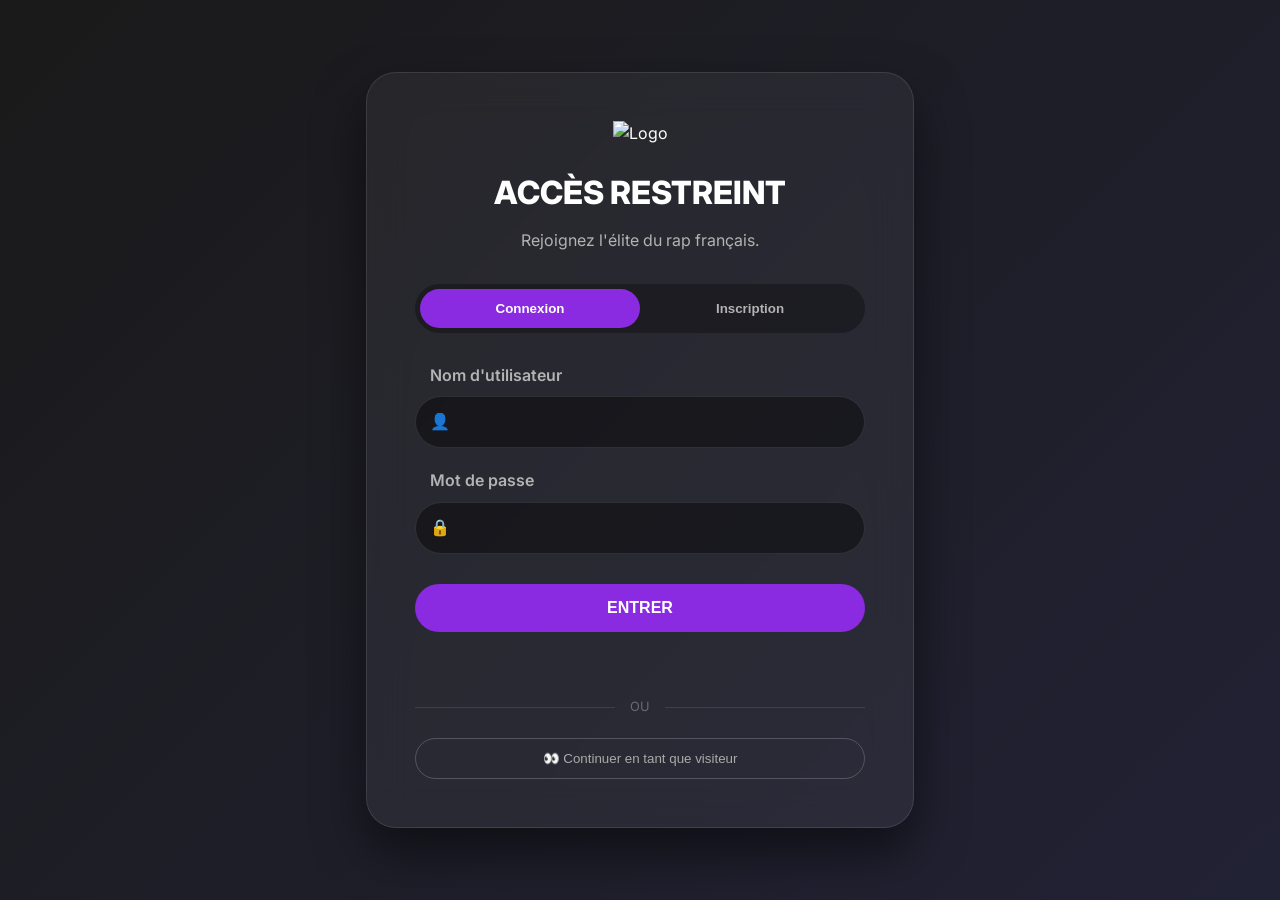
==== login.html @ 7708791d "Add files via upload" ====
<!DOCTYPE html>
<html lang="fr">
<head>
    <meta charset="UTF-8">
    <meta name="viewport" content="width=device-width, initial-scale=1.0">
    <title>Connexion - Bureau du Rap</title>
    <link rel="stylesheet" href="style.css">
    <link href="https://fonts.googleapis.com/css2?family=Inter:wght@400;600;800&display=swap" rel="stylesheet">
    <style>
        /* Style spécifique pour l'animation de fond du login */
        body.login-page {
            background: linear-gradient(-45deg, #0f0c29, #302b63, #24243e, #1a1a1a);
            background-size: 400% 400%;
            animation: gradientBG 15s ease infinite;
            display: flex; justify-content: center; align-items: center; min-height: 100vh; margin: 0;
        }
        @keyframes gradientBG { 0% { background-position: 0% 50%; } 50% { background-position: 100% 50%; } 100% { background-position: 0% 50%; } }
    </style>
</head>
<body class="login-page">

    <div class="login-card">
        <img src="img/BDR_logo-removebg-preview.png" alt="Logo" class="login-logo">
        
        <h1 style="margin: 0; font-size: 2rem; font-weight: 800;">ACCÈS RESTREINT</h1>
        <p style="color: var(--text-gray); margin-top: 10px; margin-bottom: 30px;">Rejoignez l'élite du rap français.</p>

        <div class="auth-tabs">
            <button class="auth-tab active" onclick="switchTab('login')">Connexion</button>
            <button class="auth-tab" onclick="switchTab('register')">Inscription</button>
        </div>

        <form id="loginForm" class="auth-form">
            <div class="input-field-container">
                <label class="input-label">Nom d'utilisateur</label>
                <div class="input-group">
                    <i>👤</i><input type="text" id="loginUser" class="login-input" required>
                </div>
            </div>
            <div class="input-field-container">
                <label class="input-label">Mot de passe</label>
                <div class="input-group">
                    <i>🔒</i><input type="password" id="loginPass" class="login-input" required>
                </div>
            </div>
            <button type="submit" class="action-btn">ENTRER</button>
        </form>

        <form id="registerForm" class="auth-form" style="display: none;">
            <div class="input-field-container">
                <label class="input-label">Choisir un pseudo</label>
                <div class="input-group">
                    <i>✨</i><input type="text" id="regUser" class="login-input" required>
                </div>
            </div>
            <div class="input-field-container">
                <label class="input-label">Choisir un mot de passe</label>
                <div class="input-group">
                    <i>🔑</i><input type="password" id="regPass" class="login-input" required>
                </div>
            </div>
            <button type="submit" class="action-btn register-btn">CRÉER MON COMPTE</button>
        </form>

        <p id="authMessage" style="min-height: 25px; margin-top: 20px; font-weight: bold;"></p>

        <div class="divider"><span>OU</span></div>

        <button onclick="handleVisitor()" class="visitor-btn">👀 Continuer en tant que visiteur</button>
    </div>

    <script src="auth.js"></script>
    <script>
        // Logique de bascule entre Connexion et Inscription
        function switchTab(tab) {
            const forms = document.querySelectorAll('.auth-form');
            const tabs = document.querySelectorAll('.auth-tab');
            document.getElementById('authMessage').textContent = '';

            if (tab === 'login') {
                forms[0].style.display = 'block'; forms[1].style.display = 'none';
                tabs[0].classList.add('active'); tabs[1].classList.remove('active');
            } else {
                forms[0].style.display = 'none'; forms[1].style.display = 'block';
                tabs[0].classList.remove('active'); tabs[1].classList.add('active');
            }
        }

        // Gestion Connexion
        document.getElementById('loginForm').addEventListener('submit', (e) => {
            e.preventDefault();
            const res = loginUser(document.getElementById('loginUser').value, document.getElementById('loginPass').value);
            if(res.success) window.location.href = 'index.html';
            else showMessage(res.message, '#ff4500');
        });

        // Gestion Inscription
        document.getElementById('registerForm').addEventListener('submit', (e) => {
            e.preventDefault();
            const res = registerUser(document.getElementById('regUser').value, document.getElementById('regPass').value);
            if(res.success) {
                showMessage(res.message, '#00ff00');
                setTimeout(() => switchTab('login'), 1500);
            } else {
                showMessage(res.message, '#ff4500');
            }
        });

        function showMessage(msg, color) {
            const m = document.getElementById('authMessage');
            m.textContent = msg; m.style.color = color;
        }

        function handleVisitor() {
            loginVisitor();
            window.location.href = 'index.html';
        }
    </script>
</body>
</html>
---- style.css ----
/* --- CONFIGURATION & VARIABLES --- */
:root {
    --bg-dark: #0a0a0a;       /* Noir profond */
    --bg-card: #141414;       /* Gris sombre */
    --accent: #8A2BE2;        /* Violet électrique */
    --text-white: #ffffff;
    --text-gray: #b3b3b3;
    --border-radius: 16px;
    --font-main: 'Inter', sans-serif;
    --transition-smooth: all 0.4s cubic-bezier(0.25, 1, 0.5, 1);
}

/* --- BASE --- */
body {
    margin: 0;
    font-family: var(--font-main);
    background-color: var(--bg-dark);
    color: var(--text-white);
    line-height: 1.6;
    overflow-x: hidden;
}

/* Scrollbar design */
::-webkit-scrollbar { width: 10px; }
::-webkit-scrollbar-track { background: var(--bg-dark); }
::-webkit-scrollbar-thumb { background: #333; border-radius: 5px; }
::-webkit-scrollbar-thumb:hover { background: var(--accent); }

/* --- NAVIGATION --- */
.navbar {
    display: flex;
    justify-content: space-between;
    align-items: center;
    padding: 1rem 2rem;
    background-color: rgba(10, 10, 10, 0.8);
    backdrop-filter: blur(15px); /* Effet verre */
    position: sticky;
    top: 0;
    z-index: 1000;
    border-bottom: 1px solid rgba(255, 255, 255, 0.05);
}

.logo-container { display: flex; align-items: center; gap: 15px; text-decoration: none; color: white;}
.logo-img { height: 45px; }
.logo-text { font-weight: 800; font-size: 1.4rem; letter-spacing: -1px; }
.logo-accent { color: var(--accent); }

.search-bar {
    background: rgba(255, 255, 255, 0.05);
    border: 1px solid rgba(255, 255, 255, 0.1);
    color: white;
    padding: 12px 24px;
    border-radius: 50px;
    width: 300px;
    outline: none;
    transition: var(--transition-smooth);
}
.search-bar:focus { border-color: var(--accent); width: 320px; background: rgba(255,255,255,0.1); }

/* --- PAGE D'ACCUEIL (HERO & FILTRES) --- */
.hero { text-align: center; padding: 6rem 1rem 4rem; }
.hero h1 { font-size: 4rem; margin: 0; font-weight: 900; letter-spacing: -2px; }
.text-gradient { background: linear-gradient(to right, #fff, var(--accent)); -webkit-background-clip: text; -webkit-text-fill-color: transparent; }
.hero p { color: var(--text-gray); font-size: 1.2rem; margin-top: 1rem; }

.filters-container {
    display: flex; justify-content: center; flex-wrap: wrap; gap: 15px; margin-bottom: 4rem; padding: 0 1rem;
}

.filter-btn {
    background: rgba(255,255,255,0.03); border: 1px solid rgba(255,255,255,0.1); color: var(--text-gray);
    padding: 10px 24px; border-radius: 100px; cursor: pointer; font-weight: 600; transition: var(--transition-smooth);
}
.filter-btn:hover, .filter-btn.active { background: var(--accent); color: white; border-color: var(--accent); transform: translateY(-2px); }

.style-select {
    background-color: rgba(20, 20, 20, 0.8); color: white; border: 1px solid rgba(255,255,255,0.1);
    padding: 10px 20px; border-radius: 100px; cursor: pointer; outline: none; font-family: var(--font-main);
}

/* --- GRILLE CARTE (HOME) --- */
.container { max-width: 1400px; margin: 0 auto; padding: 0 2rem 6rem; }
.grid { display: grid; grid-template-columns: repeat(auto-fill, minmax(280px, 1fr)); gap: 2.5rem; }

.card {
    background-color: var(--bg-card); border-radius: var(--border-radius); overflow: hidden;
    border: 1px solid rgba(255,255,255,0.05); transition: var(--transition-smooth); position: relative;
}
.card:hover { transform: translateY(-10px); box-shadow: 0 20px 40px rgba(0,0,0,0.5); border-color: var(--accent); }

.card-image-wrapper { height: 300px; overflow: hidden; position: relative; }
.card-image { width: 100%; height: 100%; object-fit: cover; transition: transform 0.6s ease; }
.card:hover .card-image { transform: scale(1.05); }

.card-content { padding: 1.5rem; position: relative; z-index: 2; background: var(--bg-card); }
.card-name { margin: 0; font-size: 1.5rem; font-weight: 800; color: white; }
.card-bio { color: var(--text-gray); font-size: 0.9rem; margin-top: 10px; display: -webkit-box; -webkit-line-clamp: 3; -webkit-box-orient: vertical; overflow: hidden; }

/* Bouton Voir Plus */
.load-more-container { display: flex; justify-content: center; margin-top: 4rem; }
#loadMoreBtn { background: transparent; border: 1px solid var(--accent); color: var(--accent); padding: 12px 30px; border-radius: 50px; font-weight: 700; cursor: pointer; transition: 0.3s; }
#loadMoreBtn:hover { background: var(--accent); color: white; }

/* =========================================
   --- PAGE ARTISTE (LE DESIGN PREMIUM) ---
   ========================================= */

/* Le Header prend toute la largeur et 70% de la hauteur */
.artist-header {
    height: 75vh; /* Hauteur immersive */
    width: 100%;
    background-size: cover;
    background-position: center center;
    background-attachment: fixed; /* Effet Parallaxe */
    position: relative;
    display: flex;
    align-items: flex-end; /* Contenu en bas */
}

/* Dégradé noir puissant pour lisibilité texte */
.artist-header::after {
    content: ''; position: absolute; bottom: 0; left: 0; width: 100%; height: 100%;
    background: linear-gradient(to bottom, rgba(10,10,10,0.2) 0%, rgba(10,10,10,0.9) 80%, #0a0a0a 100%);
}

.artist-info {
    position: relative; z-index: 10; padding: 0 4rem 4rem; width: 100%; max-width: 1400px; margin: 0 auto;
}

/* Titre massif style Magazine */
.artist-name {
    font-size: 7rem; font-weight: 900; line-height: 0.9; margin: 0;
    text-transform: uppercase; letter-spacing: -3px;
    text-shadow: 0 10px 30px rgba(0,0,0,0.8);
    opacity: 0; animation: slideUp 0.8s ease forwards 0.2s; /* Animation */
}

/* Infos sous le titre */
.artist-meta {
    display: flex; gap: 20px; align-items: center; margin-top: 20px;
    font-size: 1.2rem; color: #ddd; font-weight: 500;
    opacity: 0; animation: slideUp 0.8s ease forwards 0.4s;
}

.tag-style {
    background: var(--accent); color: white; padding: 5px 15px; border-radius: 4px;
    font-weight: 700; font-size: 0.9rem; text-transform: uppercase; letter-spacing: 1px;
}

/* Section Bio qui chevauche le header */
.bio-section {
    max-width: 1000px; margin: -60px auto 0; padding: 3rem;
    background: #111; border-radius: 20px; position: relative; z-index: 20;
    box-shadow: 0 20px 50px rgba(0,0,0,0.5); border: 1px solid rgba(255,255,255,0.05);
    font-size: 1.2rem; color: #ccc; line-height: 1.8;
    opacity: 0; animation: slideUp 0.8s ease forwards 0.6s;
}

/* Section Discographie */
.disco-section { max-width: 1400px; margin: 5rem auto; padding: 0 2rem; }
.section-title { font-size: 2.5rem; font-weight: 800; margin-bottom: 2rem; border-left: 5px solid var(--accent); padding-left: 20px; }

.albums-grid {
    display: grid; grid-template-columns: repeat(auto-fill, minmax(220px, 1fr)); gap: 2rem;
}

.album-card { cursor: pointer; transition: 0.3s; }
.album-card:hover { transform: translateY(-10px); }
.album-cover { width: 100%; border-radius: 12px; box-shadow: 0 10px 30px rgba(0,0,0,0.5); }
.album-info h3 { margin: 15px 0 5px; font-size: 1.1rem; }
.album-info span { color: var(--text-gray); font-size: 0.9rem; }

/* Bouton Retour Flottant */
.back-btn {
    position: fixed; top: 30px; left: 30px; z-index: 2000;
    background: rgba(0,0,0,0.6); backdrop-filter: blur(10px);
    color: white; text-decoration: none; padding: 12px 25px; border-radius: 50px;
    font-weight: 600; border: 1px solid rgba(255,255,255,0.1);
    transition: 0.3s;
}
.back-btn:hover { background: var(--accent); transform: scale(1.05); }

/* Animation simple */
@keyframes slideUp {
    from { transform: translateY(30px); opacity: 0; }
    to { transform: translateY(0); opacity: 1; }
}

/* Fenêtre Tracklist */
.modal {
    display: none; position: fixed; z-index: 5000; left: 0; top: 0; width: 100%; height: 100%;
    background-color: rgba(0,0,0,0.9); backdrop-filter: blur(10px);
    justify-content: center; align-items: center;
}
.modal-content {
    background: #1a1a1a; padding: 3rem; border-radius: 20px; width: 90%; max-width: 600px;
    max-height: 80vh; overflow-y: auto; border: 1px solid var(--accent);
    box-shadow: 0 0 50px rgba(138, 43, 226, 0.3); position: relative;
}
.close-modal { position: absolute; top: 20px; right: 25px; font-size: 30px; cursor: pointer; }
.tracklist li { padding: 15px 0; border-bottom: 1px solid #333; display: flex; color: #ddd; }
.track-num { color: var(--accent); font-weight: bold; margin-right: 20px; width: 25px; }
/* --- STYLES AUTHENTIFICATION & PROFIL --- */

/* Login Card */
.login-card {
    background: rgba(255, 255, 255, 0.05);
    backdrop-filter: blur(20px);
    border: 1px solid rgba(255, 255, 255, 0.1);
    padding: 3rem;
    border-radius: 30px;
    box-shadow: 0 25px 50px rgba(0,0,0,0.5);
    width: 100%; max-width: 450px;
    text-align: center;
    animation: slideUp 0.8s cubic-bezier(0.2, 0.8, 0.2, 1) forwards;
}
.login-logo { height: 100px; margin-bottom: 20px; filter: drop-shadow(0 0 15px var(--accent-glow)); animation: float 4s ease-in-out infinite; }

/* Champs de saisie */
.input-field-container { margin-bottom: 20px; text-align: left; }
.input-label { display: block; margin-bottom: 8px; font-weight: 600; color: var(--text-gray); margin-left: 15px; }
.input-group { position: relative; }
.input-group i { position: absolute; left: 15px; top: 50%; transform: translateY(-50%); color: var(--text-gray); font-style: normal; }
.login-input {
    width: 100%; padding: 15px 15px 15px 45px;
    background: rgba(0, 0, 0, 0.4); border: 1px solid rgba(255, 255, 255, 0.1);
    border-radius: 50px; color: white; font-family: var(--font-main); font-size: 1rem;
    outline: none; transition: 0.3s; box-sizing: border-box;
}
.login-input:focus { border-color: var(--accent); box-shadow: 0 0 15px var(--accent-glow); background: rgba(0, 0, 0, 0.6); }

/* Boutons et Onglets */
.auth-tabs { display: flex; background: rgba(0, 0, 0, 0.3); padding: 5px; border-radius: 50px; margin-bottom: 30px; }
.auth-tab { flex: 1; padding: 12px; border: none; background: transparent; color: var(--text-gray); cursor: pointer; border-radius: 50px; font-weight: 600; transition: 0.3s; }
.auth-tab.active { background: var(--accent); color: white; box-shadow: 0 5px 15px var(--accent-glow); }

.action-btn {
    width: 100%; padding: 15px; font-size: 1rem; margin-top: 10px; border-radius: 50px; border: none; cursor: pointer;
    background: var(--accent); color: white; font-weight: 800; transition: 0.3s;
}
.action-btn:hover { transform: translateY(-2px); box-shadow: 0 5px 20px var(--accent-glow); }
.register-btn { background: linear-gradient(45deg, var(--accent), #a960ee); }

.visitor-btn {
    background: transparent; border: 1px solid rgba(255, 255, 255, 0.2); color: #aaa;
    width: 100%; padding: 12px; border-radius: 50px; cursor: pointer; transition: 0.3s;
}
.visitor-btn:hover { border-color: white; color: white; background: rgba(255, 255, 255, 0.05); }

.divider { display: flex; align-items: center; margin: 20px 0; color: rgba(255,255,255,0.3); }
.divider::before, .divider::after { content: ""; flex: 1; height: 1px; background: rgba(255,255,255,0.1); }
.divider span { margin: 0 15px; font-size: 0.8rem; }

/* Profil Page */
.profile-card {
    background: rgba(20, 20, 20, 0.8); backdrop-filter: blur(30px); border: 1px solid var(--glass-border);
    padding: 3rem; border-radius: 30px; text-align: center; width: 100%; max-width: 450px;
    box-shadow: 0 30px 60px rgba(0,0,0,0.5); position: relative; margin-top: 80px;
}
.profile-avatar-container { width: 140px; height: 140px; margin: 0 auto 25px; position: relative; cursor: pointer; }
.profile-avatar { width: 100%; height: 100%; border-radius: 50%; object-fit: cover; border: 3px solid var(--accent); }
.profile-edit-overlay {
    position: absolute; top: 0; left: 0; width: 100%; height: 100%; border-radius: 50%;
    background: rgba(0,0,0,0.6); display: flex; justify-content: center; align-items: center;
    opacity: 0; transition: 0.3s; color: white; font-size: 1.5rem;
}
.profile-avatar-container:hover .profile-edit-overlay { opacity: 1; }

.profile-stats { text-align: left; margin-bottom: 2rem; background: rgba(255,255,255,0.03); padding: 1.5rem; border-radius: 20px; border: 1px solid var(--glass-border); }
.logout-btn { width: 100%; border: 1px solid #ff4500; color: #ff4500; background: rgba(255, 69, 0, 0.05); }
.logout-btn:hover { background: #ff4500; color: white; }

/* Animation */
@keyframes float { 0%, 100% { transform: translateY(0); } 50% { transform: translateY(-10px); } }
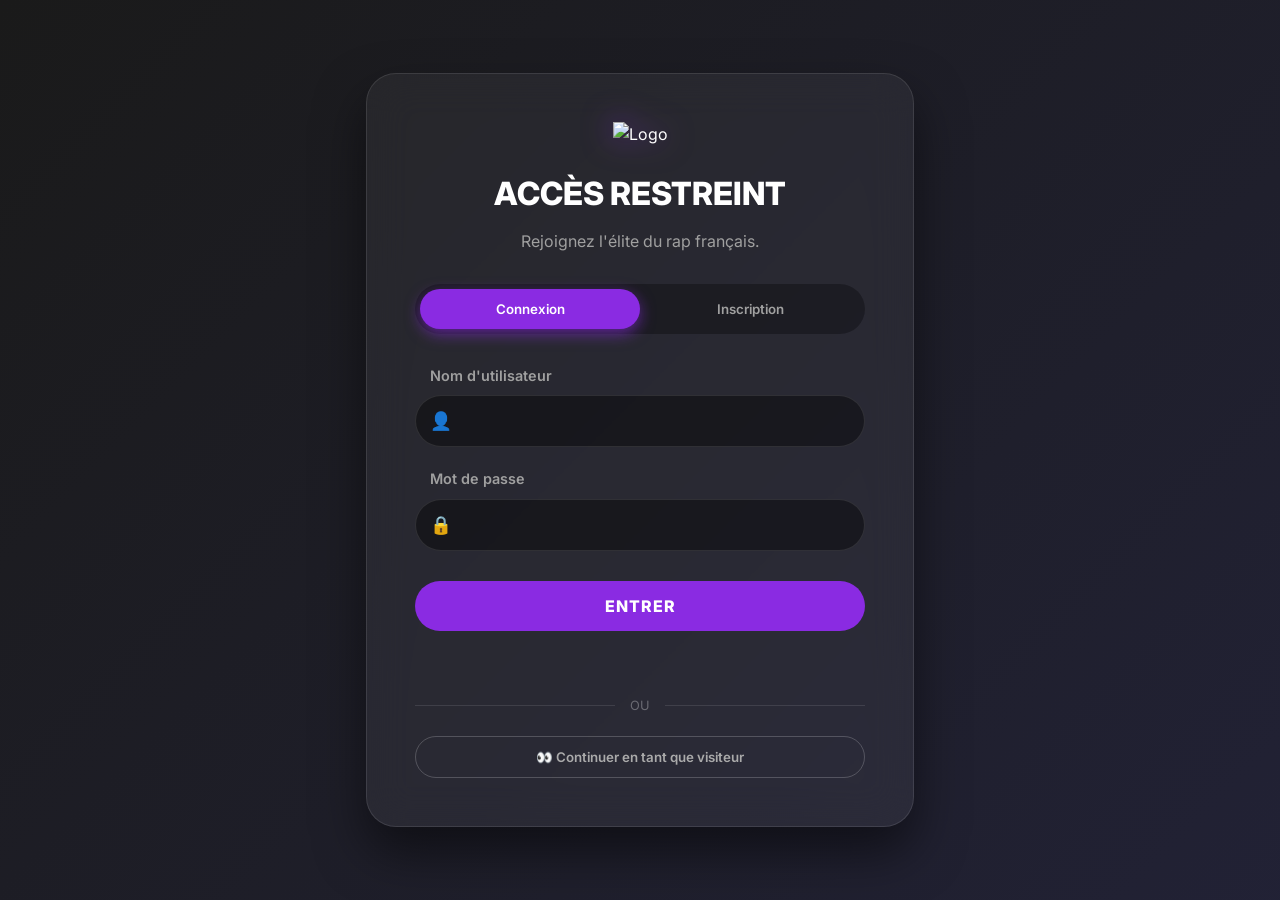
==== commit dc76f810: "Add files via upload" ====
--- a/login.html
+++ b/login.html
@@ -20,7 +20,7 @@
 <body class="login-page">
 
     <div class="login-card">
-        <img src="img/BDR_logo-removebg-preview.png" alt="Logo" class="login-logo">
+        <img src="https://res.cloudinary.com/dtc457mbb/image/upload/v1763857378/bureau_du_rap/assets/logo_officiel.png" alt="Logo" class="login-logo">
         
         <h1 style="margin: 0; font-size: 2rem; font-weight: 800;">ACCÈS RESTREINT</h1>
         <p style="color: var(--text-gray); margin-top: 10px; margin-bottom: 30px;">Rejoignez l'élite du rap français.</p>
--- a/style.css
+++ b/style.css
@@ -1,123 +1,201 @@
-/* --- CONFIGURATION & VARIABLES --- */
+/* --- VARIABLES & CONFIGURATION --- */
 :root {
-    --bg-dark: #0a0a0a;       /* Noir profond */
-    --bg-card: #141414;       /* Gris sombre */
-    --accent: #8A2BE2;        /* Violet électrique */
+    --bg-dark: #050505;
+    --bg-card: #0f0f0f;
+    --accent: #8A2BE2;
+    --accent-light: #a960ee;
+    --accent-glow: rgba(138, 43, 226, 0.6);
+    --glass-bg: rgba(20, 20, 20, 0.6);
+    --glass-border: rgba(255, 255, 255, 0.08);
     --text-white: #ffffff;
-    --text-gray: #b3b3b3;
+    --text-gray: #a0a0a0;
+    --font-main: 'Inter', sans-serif;
+    --ease-elastic: cubic-bezier(0.175, 0.885, 0.32, 1.275);
     --border-radius: 16px;
-    --font-main: 'Inter', sans-serif;
-    --transition-smooth: all 0.4s cubic-bezier(0.25, 1, 0.5, 1);
-}
-
-/* --- BASE --- */
+}
+
 body {
     margin: 0;
     font-family: var(--font-main);
     background-color: var(--bg-dark);
+    background-image: 
+        radial-gradient(circle at 10% 20%, rgba(138, 43, 226, 0.1), transparent 40%),
+        radial-gradient(circle at 90% 80%, rgba(60, 100, 255, 0.08), transparent 40%);
     color: var(--text-white);
     line-height: 1.6;
     overflow-x: hidden;
-}
-
-/* Scrollbar design */
-::-webkit-scrollbar { width: 10px; }
-::-webkit-scrollbar-track { background: var(--bg-dark); }
-::-webkit-scrollbar-thumb { background: #333; border-radius: 5px; }
-::-webkit-scrollbar-thumb:hover { background: var(--accent); }
+    min-height: 100vh;
+    display: flex;
+    flex-direction: column;
+}
+
+/* --- ANIMATIONS --- */
+@keyframes slideInBottom { from { opacity: 0; transform: translateY(50px); } to { opacity: 1; transform: translateY(0); } }
+@keyframes shimmer { to { background-position: 200% center; } }
+@keyframes pulseRed { 0% { box-shadow: 0 0 0 rgba(255,69,0,0.1); } 50% { box-shadow: 0 0 20px rgba(255,69,0,0.3); } 100% { box-shadow: 0 0 0 rgba(255,69,0,0.1); } }
+
+.reveal { opacity: 0; animation: slideInBottom 0.8s var(--ease-elastic) forwards; }
+.delay-1 { animation-delay: 0.1s; }
+.delay-2 { animation-delay: 0.2s; }
 
 /* --- NAVIGATION --- */
 .navbar {
-    display: flex;
-    justify-content: space-between;
-    align-items: center;
-    padding: 1rem 2rem;
-    background-color: rgba(10, 10, 10, 0.8);
-    backdrop-filter: blur(15px); /* Effet verre */
-    position: sticky;
-    top: 0;
-    z-index: 1000;
-    border-bottom: 1px solid rgba(255, 255, 255, 0.05);
-}
-
-.logo-container { display: flex; align-items: center; gap: 15px; text-decoration: none; color: white;}
+    display: flex; justify-content: space-between; align-items: center; padding: 1rem 2rem;
+    background: rgba(5, 5, 5, 0.7); backdrop-filter: blur(25px); border-bottom: 1px solid var(--glass-border);
+    position: sticky; top: 0; z-index: 1000; width: 100%; box-sizing: border-box;
+}
+.logo-container { display: flex; align-items: center; gap: 15px; text-decoration: none; transition: 0.3s; }
+.logo-container:hover { transform: scale(1.05); filter: drop-shadow(0 0 10px var(--accent-glow)); }
 .logo-img { height: 45px; }
-.logo-text { font-weight: 800; font-size: 1.4rem; letter-spacing: -1px; }
+.logo-text { font-weight: 800; font-size: 1.4rem; color: white; letter-spacing: -1px; }
 .logo-accent { color: var(--accent); }
 
+.nav-right { display: flex; align-items: center; gap: 15px; }
+
 .search-bar {
-    background: rgba(255, 255, 255, 0.05);
-    border: 1px solid rgba(255, 255, 255, 0.1);
-    color: white;
-    padding: 12px 24px;
-    border-radius: 50px;
-    width: 300px;
-    outline: none;
-    transition: var(--transition-smooth);
-}
-.search-bar:focus { border-color: var(--accent); width: 320px; background: rgba(255,255,255,0.1); }
-
-/* --- PAGE D'ACCUEIL (HERO & FILTRES) --- */
-.hero { text-align: center; padding: 6rem 1rem 4rem; }
-.hero h1 { font-size: 4rem; margin: 0; font-weight: 900; letter-spacing: -2px; }
-.text-gradient { background: linear-gradient(to right, #fff, var(--accent)); -webkit-background-clip: text; -webkit-text-fill-color: transparent; }
-.hero p { color: var(--text-gray); font-size: 1.2rem; margin-top: 1rem; }
-
-.filters-container {
-    display: flex; justify-content: center; flex-wrap: wrap; gap: 15px; margin-bottom: 4rem; padding: 0 1rem;
-}
+    background: rgba(255, 255, 255, 0.03); border: 1px solid var(--glass-border); color: white;
+    padding: 10px 20px; border-radius: 50px; width: 250px; outline: none; transition: 0.4s;
+}
+.search-bar:focus { border-color: var(--accent); width: 300px; background: rgba(0,0,0,0.5); box-shadow: 0 0 20px rgba(138, 43, 226, 0.2); }
+
+/* Miniature Avatar dans le menu */
+.nav-avatar {
+    width: 35px; height: 35px; border-radius: 50%; object-fit: cover;
+    border: 2px solid var(--accent); margin-right: 8px;
+}
+
+/* --- HERO & BOUTONS --- */
+.hero { text-align: center; padding: 5rem 1rem 3rem; width: 100%; max-width: 800px; margin: 0 auto; box-sizing: border-box; }
+.hero h1 { font-size: 4rem; font-weight: 900; letter-spacing: -2px; margin: 0; line-height: 1.1; }
+.text-gradient { background: linear-gradient(90deg, #fff, var(--accent), #fff); -webkit-background-clip: text; -webkit-text-fill-color: transparent; background-size: 200% auto; animation: shimmer 5s linear infinite; }
+.hero p { color: var(--text-gray); margin-top: 1.5rem; font-size: 1.1rem; }
+
+/* Filtres */
+.filters-container { 
+    display: flex; justify-content: center; align-items: center; flex-wrap: wrap; gap: 15px; 
+    margin-bottom: 3rem; padding: 0 1rem; 
+}
+.status-filters { display: flex; flex-wrap: wrap; gap: 10px; justify-content: center; }
 
 .filter-btn {
-    background: rgba(255,255,255,0.03); border: 1px solid rgba(255,255,255,0.1); color: var(--text-gray);
-    padding: 10px 24px; border-radius: 100px; cursor: pointer; font-weight: 600; transition: var(--transition-smooth);
-}
-.filter-btn:hover, .filter-btn.active { background: var(--accent); color: white; border-color: var(--accent); transform: translateY(-2px); }
-
+    background: rgba(255,255,255,0.02); border: 1px solid var(--glass-border); color: #ccc;
+    padding: 10px 25px; border-radius: 50px; cursor: pointer; font-weight: 600; transition: 0.3s;
+    display: flex; align-items: center; justify-content: center;
+}
+.filter-btn:hover { background: rgba(255,255,255,0.1); color: white; transform: translateY(-3px); }
+.filter-btn.active { background: var(--accent); color: white; border-color: var(--accent); box-shadow: 0 0 20px var(--accent-glow); }
+
+/* Selecteur de Style */
+.style-filter-wrapper { margin-left: 10px; display: inline-block; }
 .style-select {
-    background-color: rgba(20, 20, 20, 0.8); color: white; border: 1px solid rgba(255,255,255,0.1);
-    padding: 10px 20px; border-radius: 100px; cursor: pointer; outline: none; font-family: var(--font-main);
-}
-
-/* --- GRILLE CARTE (HOME) --- */
-.container { max-width: 1400px; margin: 0 auto; padding: 0 2rem 6rem; }
-.grid { display: grid; grid-template-columns: repeat(auto-fill, minmax(280px, 1fr)); gap: 2.5rem; }
+    background-color: rgba(255, 255, 255, 0.05); color: var(--text-white);
+    border: 1px solid rgba(255, 255, 255, 0.1); padding: 10px 20px;
+    border-radius: 50px; font-family: 'Inter', sans-serif; font-size: 0.9rem; font-weight: 600;
+    cursor: pointer; outline: none; transition: all 0.3s ease; min-width: 180px;
+    -webkit-appearance: none; -moz-appearance: none; appearance: none; text-align: center;
+}
+.style-select:hover, .style-select:focus {
+    border-color: var(--accent); background-color: rgba(138, 43, 226, 0.1);
+    box-shadow: 0 0 15px var(--accent-glow);
+}
+/* --- Correction du menu déroulant (Options) --- */
+.style-select option {
+    background-color: #1a1a1a; /* Fond gris sombre pour les choix */
+    color: white;              /* Texte blanc */
+    padding: 10px;
+}
+
+/* --- CARTES --- */
+.container { width: 100%; max-width: 1400px; margin: 0 auto; padding: 0 2rem 4rem; flex-grow: 1; box-sizing: border-box; }
+.grid { display: grid; grid-template-columns: repeat(auto-fill, minmax(280px, 1fr)); gap: 2.5rem; width: 100%; }
 
 .card {
-    background-color: var(--bg-card); border-radius: var(--border-radius); overflow: hidden;
-    border: 1px solid rgba(255,255,255,0.05); transition: var(--transition-smooth); position: relative;
-}
-.card:hover { transform: translateY(-10px); box-shadow: 0 20px 40px rgba(0,0,0,0.5); border-color: var(--accent); }
-
-.card-image-wrapper { height: 300px; overflow: hidden; position: relative; }
-.card-image { width: 100%; height: 100%; object-fit: cover; transition: transform 0.6s ease; }
-.card:hover .card-image { transform: scale(1.05); }
-
-.card-content { padding: 1.5rem; position: relative; z-index: 2; background: var(--bg-card); }
-.card-name { margin: 0; font-size: 1.5rem; font-weight: 800; color: white; }
-.card-bio { color: var(--text-gray); font-size: 0.9rem; margin-top: 10px; display: -webkit-box; -webkit-line-clamp: 3; -webkit-box-orient: vertical; overflow: hidden; }
-
-/* Bouton Voir Plus */
-.load-more-container { display: flex; justify-content: center; margin-top: 4rem; }
-#loadMoreBtn { background: transparent; border: 1px solid var(--accent); color: var(--accent); padding: 12px 30px; border-radius: 50px; font-weight: 700; cursor: pointer; transition: 0.3s; }
-#loadMoreBtn:hover { background: var(--accent); color: white; }
+    background: var(--bg-card); border-radius: 20px; overflow: hidden; border: 1px solid var(--glass-border);
+    transition: 0.4s var(--ease-elastic); position: relative; height: 100%; display: flex; flex-direction: column;
+}
+.card:hover { transform: translateY(-10px) scale(1.02); box-shadow: 0 20px 40px rgba(0,0,0,0.5); border-color: var(--accent); }
+
+.card-image-wrapper { height: 320px; overflow: hidden; position: relative; }
+.card-image { width: 100%; height: 100%; object-fit: cover; transition: 0.6s; }
+.card-image-wrapper::after { content: ''; position: absolute; bottom: 0; left: 0; width: 100%; height: 50%; background: linear-gradient(to top, var(--bg-card), transparent); }
+.card:hover .card-image { transform: scale(1.1); }
+
+.card-content { padding: 1.5rem; position: relative; z-index: 2; margin-top: -60px; flex-grow: 1; display: flex; flex-direction: column; justify-content: flex-end; }
+.card-header { display: flex; justify-content: space-between; align-items: flex-end; margin-bottom: 10px; }
+.card-name { font-size: 1.8rem; margin: 0; font-weight: 800; line-height: 1; text-shadow: 0 2px 5px rgba(0,0,0,0.8); }
+.card-certifs { display: flex; gap: 5px; text-shadow: 0 0 10px rgba(255, 215, 0, 0.5); }
+.card-style { font-size: 0.7rem; text-transform: uppercase; background: var(--accent); padding: 3px 8px; border-radius: 4px; font-weight: bold; box-shadow: 0 0 10px var(--accent-glow); }
+.card-bio { color: #bbb; font-size: 0.9rem; line-height: 1.5; display: -webkit-box; -webkit-line-clamp: 3; -webkit-box-orient: vertical; overflow: hidden; opacity: 0.8; margin: 0; }
+
+/* Statuts */
+.card.legende { border: 1px solid #FFD700; box-shadow: 0 0 15px rgba(255, 215, 0, 0.15); }
+.card.tendance { border: 1px solid #ff4500; box-shadow: 0 0 15px rgba(255, 69, 0, 0.15); animation: pulseRed 3s infinite; }
+.card.pepite { border: 1px solid #00FFFF; box-shadow: 0 0 15px rgba(0, 255, 255, 0.15); }
+
+/* --- PAGE PROFIL --- */
+.profile-wrapper { display: flex; justify-content: center; align-items: center; min-height: 80vh; padding: 2rem; }
+.profile-card {
+    background: rgba(20, 20, 20, 0.8); backdrop-filter: blur(30px); border: 1px solid var(--glass-border);
+    padding: 3rem; border-radius: 30px; text-align: center; width: 100%; max-width: 450px;
+    box-shadow: 0 30px 60px rgba(0,0,0,0.5); position: relative;
+}
+.profile-avatar-container {
+    width: 140px; height: 140px; margin: 0 auto 25px; position: relative; cursor: pointer;
+}
+.profile-avatar {
+    width: 100%; height: 100%; border-radius: 50%; object-fit: cover;
+    border: 3px solid var(--accent); box-shadow: 0 0 30px var(--accent-glow); background: #111;
+}
+.profile-edit-overlay {
+    position: absolute; top: 0; left: 0; width: 100%; height: 100%; border-radius: 50%;
+    background: rgba(0,0,0,0.6); display: flex; justify-content: center; align-items: center;
+    opacity: 0; transition: 0.3s; color: white; font-size: 1.5rem; backdrop-filter: blur(2px);
+}
+.profile-avatar-container:hover .profile-edit-overlay { opacity: 1; }
+
+/* --- MODALE TRACKLIST --- */
+.modal {
+    display: none; position: fixed; top: 0; left: 0; width: 100%; height: 100%;
+    background: rgba(0,0,0,0.9); backdrop-filter: blur(15px); z-index: 5000;
+    justify-content: center; align-items: center; opacity: 0; transition: opacity 0.3s; padding: 20px; box-sizing: border-box;
+}
+.modal-content {
+    background: #1a1a1a; padding: 3rem; border-radius: 20px; width: 90%; max-width: 600px;
+    max-height: 80vh; overflow-y: auto; border: 1px solid var(--accent);
+    box-shadow: 0 0 50px rgba(138, 43, 226, 0.3); position: relative;
+}
+.close-modal { position: absolute; top: 20px; right: 25px; font-size: 30px; cursor: pointer; color: #aaa; }
+.close-modal:hover { color: white; }
+.tracklist { list-style: none; padding: 0; margin-top: 1rem; }
+.tracklist li { padding: 15px 0; border-bottom: 1px solid rgba(255,255,255,0.05); display: flex; color: #ddd; transition: 0.2s; }
+.tracklist li:hover { background: rgba(255,255,255,0.02); padding-left: 10px; color: white; }
+.track-num { color: var(--accent); font-weight: bold; margin-right: 20px; width: 25px; }
+
+/* --- BOUTON CHARGER PLUS --- */
+.load-more-container { display: flex; justify-content: center; margin-top: 3rem; width: 100%; }
+#loadMoreBtn { 
+    background: transparent; border: 2px solid var(--accent); color: var(--accent); 
+    padding: 15px 40px; border-radius: 50px; font-weight: 800; letter-spacing: 1px; cursor: pointer; 
+    transition: 0.3s; text-transform: uppercase;
+}
+#loadMoreBtn:hover { background: var(--accent); color: white; box-shadow: 0 0 30px var(--accent-glow); }
+
+/* --- BOUTON RETOUR --- */
+.back-btn {
+    position: absolute; top: 30px; left: 30px; z-index: 200; text-decoration: none; color: white; 
+    background: rgba(0,0,0,0.5); padding: 10px 25px; border-radius: 50px; 
+    backdrop-filter: blur(10px); border: 1px solid rgba(255,255,255,0.1); font-weight: 600; transition: 0.3s;
+}
+.back-btn:hover { background: var(--accent); border-color: var(--accent); }
 
 /* =========================================
    --- PAGE ARTISTE (LE DESIGN PREMIUM) ---
    ========================================= */
-
-/* Le Header prend toute la largeur et 70% de la hauteur */
 .artist-header {
-    height: 75vh; /* Hauteur immersive */
-    width: 100%;
-    background-size: cover;
-    background-position: center center;
-    background-attachment: fixed; /* Effet Parallaxe */
-    position: relative;
-    display: flex;
-    align-items: flex-end; /* Contenu en bas */
-}
-
-/* Dégradé noir puissant pour lisibilité texte */
+    height: 75vh; width: 100%;
+    background-size: cover; background-position: center center; background-attachment: fixed;
+    position: relative; display: flex; align-items: flex-end;
+}
 .artist-header::after {
     content: ''; position: absolute; bottom: 0; left: 0; width: 100%; height: 100%;
     background: linear-gradient(to bottom, rgba(10,10,10,0.2) 0%, rgba(10,10,10,0.9) 80%, #0a0a0a 100%);
@@ -125,21 +203,18 @@
 
 .artist-info {
     position: relative; z-index: 10; padding: 0 4rem 4rem; width: 100%; max-width: 1400px; margin: 0 auto;
-}
-
-/* Titre massif style Magazine */
+    animation: slideInBottom 0.8s ease;
+}
+
 .artist-name {
     font-size: 7rem; font-weight: 900; line-height: 0.9; margin: 0;
     text-transform: uppercase; letter-spacing: -3px;
     text-shadow: 0 10px 30px rgba(0,0,0,0.8);
-    opacity: 0; animation: slideUp 0.8s ease forwards 0.2s; /* Animation */
-}
-
-/* Infos sous le titre */
+}
+
 .artist-meta {
     display: flex; gap: 20px; align-items: center; margin-top: 20px;
     font-size: 1.2rem; color: #ddd; font-weight: 500;
-    opacity: 0; animation: slideUp 0.8s ease forwards 0.4s;
 }
 
 .tag-style {
@@ -147,128 +222,256 @@
     font-weight: 700; font-size: 0.9rem; text-transform: uppercase; letter-spacing: 1px;
 }
 
-/* Section Bio qui chevauche le header */
 .bio-section {
     max-width: 1000px; margin: -60px auto 0; padding: 3rem;
     background: #111; border-radius: 20px; position: relative; z-index: 20;
     box-shadow: 0 20px 50px rgba(0,0,0,0.5); border: 1px solid rgba(255,255,255,0.05);
     font-size: 1.2rem; color: #ccc; line-height: 1.8;
-    opacity: 0; animation: slideUp 0.8s ease forwards 0.6s;
-}
-
-/* Section Discographie */
+    border-left: 4px solid var(--accent);
+}
+
 .disco-section { max-width: 1400px; margin: 5rem auto; padding: 0 2rem; }
 .section-title { font-size: 2.5rem; font-weight: 800; margin-bottom: 2rem; border-left: 5px solid var(--accent); padding-left: 20px; }
 
 .albums-grid {
     display: grid; grid-template-columns: repeat(auto-fill, minmax(220px, 1fr)); gap: 2rem;
 }
-
 .album-card { cursor: pointer; transition: 0.3s; }
 .album-card:hover { transform: translateY(-10px); }
-.album-cover { width: 100%; border-radius: 12px; box-shadow: 0 10px 30px rgba(0,0,0,0.5); }
+.album-cover { width: 100%; border-radius: 12px; box-shadow: 0 10px 30px rgba(0,0,0,0.5); aspect-ratio: 1/1; object-fit: cover; }
 .album-info h3 { margin: 15px 0 5px; font-size: 1.1rem; }
 .album-info span { color: var(--text-gray); font-size: 0.9rem; }
 
-/* Bouton Retour Flottant */
-.back-btn {
-    position: fixed; top: 30px; left: 30px; z-index: 2000;
-    background: rgba(0,0,0,0.6); backdrop-filter: blur(10px);
-    color: white; text-decoration: none; padding: 12px 25px; border-radius: 50px;
-    font-weight: 600; border: 1px solid rgba(255,255,255,0.1);
-    transition: 0.3s;
-}
-.back-btn:hover { background: var(--accent); transform: scale(1.05); }
-
-/* Animation simple */
-@keyframes slideUp {
-    from { transform: translateY(30px); opacity: 0; }
-    to { transform: translateY(0); opacity: 1; }
-}
-
-/* Fenêtre Tracklist */
-.modal {
-    display: none; position: fixed; z-index: 5000; left: 0; top: 0; width: 100%; height: 100%;
-    background-color: rgba(0,0,0,0.9); backdrop-filter: blur(10px);
-    justify-content: center; align-items: center;
-}
-.modal-content {
-    background: #1a1a1a; padding: 3rem; border-radius: 20px; width: 90%; max-width: 600px;
-    max-height: 80vh; overflow-y: auto; border: 1px solid var(--accent);
-    box-shadow: 0 0 50px rgba(138, 43, 226, 0.3); position: relative;
-}
-.close-modal { position: absolute; top: 20px; right: 25px; font-size: 30px; cursor: pointer; }
-.tracklist li { padding: 15px 0; border-bottom: 1px solid #333; display: flex; color: #ddd; }
-.track-num { color: var(--accent); font-weight: bold; margin-right: 20px; width: 25px; }
-/* --- STYLES AUTHENTIFICATION & PROFIL --- */
-
-/* Login Card */
+/* --- RESPONSIVE --- */
+@media (max-width: 1024px) {
+    .artist-name { font-size: 5rem; }
+}
+
+@media (max-width: 768px) {
+    /* Navigation Mobile */
+    .navbar { flex-direction: column; gap: 15px; padding: 1rem; }
+    .nav-right { width: 100%; flex-direction: column; gap: 10px; }
+    .search-bar { width: 100%; }
+    
+    /* Hero & Accueil */
+    .hero h1 { font-size: 2.5rem; }
+    .filters-container { flex-direction: column; gap: 15px; }
+    .style-filter-wrapper { width: 100%; margin-left: 0; }
+    .style-select { width: 100%; }
+    
+    /* Grille */
+    .grid { grid-template-columns: repeat(auto-fill, minmax(250px, 1fr)); gap: 1.5rem; }
+    .card-image-wrapper { height: 250px; }
+
+    /* PAGE ARTISTE MOBILE */
+    .artist-header { height: 50vh; align-items: flex-end; }
+    .artist-info { padding: 0 1.5rem 2rem; text-align: center; }
+    .artist-name { font-size: 3rem; letter-spacing: -1px; }
+    .artist-meta { justify-content: center; flex-wrap: wrap; font-size: 0.9rem; }
+    
+    .bio-section { margin: -20px 1rem 0; padding: 1.5rem; font-size: 1rem; }
+    .disco-section { padding: 0 1rem; margin-top: 3rem; }
+    .section-title { font-size: 1.8rem; }
+    
+    /* Albums Mobile (2 par ligne c'est mieux que 1 gros) */
+    .albums-grid { grid-template-columns: repeat(2, 1fr); gap: 1rem; }
+    .album-info h3 { font-size: 0.9rem; }
+    
+    /* Modale Mobile */
+    .modal-content { width: 95%; padding: 1.5rem; }
+    
+    .back-btn { top: 15px; left: 15px; padding: 8px 15px; font-size: 0.9rem; }
+}
+/* =========================================
+   --- AUTHENTIFICATION & LOGIN ---
+   ========================================= */
+
+/* Fond animé spécifique à la page de login */
+body.login-page {
+    background: linear-gradient(-45deg, #0f0c29, #302b63, #24243e, #1a1a1a);
+    background-size: 400% 400%;
+    animation: gradientBG 15s ease infinite;
+    display: flex;
+    justify-content: center;
+    align-items: center;
+    min-height: 100vh;
+}
+
+@keyframes gradientBG {
+    0% { background-position: 0% 50%; }
+    50% { background-position: 100% 50%; }
+    100% { background-position: 0% 50%; }
+}
+
+/* Carte de connexion */
 .login-card {
     background: rgba(255, 255, 255, 0.05);
     backdrop-filter: blur(20px);
+    -webkit-backdrop-filter: blur(20px);
     border: 1px solid rgba(255, 255, 255, 0.1);
     padding: 3rem;
     border-radius: 30px;
     box-shadow: 0 25px 50px rgba(0,0,0,0.5);
-    width: 100%; max-width: 450px;
+    width: 100%;
+    max-width: 450px;
     text-align: center;
     animation: slideUp 0.8s cubic-bezier(0.2, 0.8, 0.2, 1) forwards;
 }
-.login-logo { height: 100px; margin-bottom: 20px; filter: drop-shadow(0 0 15px var(--accent-glow)); animation: float 4s ease-in-out infinite; }
-
-/* Champs de saisie */
-.input-field-container { margin-bottom: 20px; text-align: left; }
-.input-label { display: block; margin-bottom: 8px; font-weight: 600; color: var(--text-gray); margin-left: 15px; }
-.input-group { position: relative; }
-.input-group i { position: absolute; left: 15px; top: 50%; transform: translateY(-50%); color: var(--text-gray); font-style: normal; }
+
+.login-logo {
+    height: 100px;
+    margin-bottom: 20px;
+    filter: drop-shadow(0 0 15px var(--accent-glow));
+    animation: float 4s ease-in-out infinite;
+}
+
+/* Onglets Connexion / Inscription */
+.auth-tabs {
+    display: flex;
+    background: rgba(0, 0, 0, 0.3);
+    padding: 5px;
+    border-radius: 50px;
+    margin-bottom: 30px;
+}
+
+.auth-tab {
+    flex: 1;
+    padding: 12px;
+    border: none;
+    background: transparent;
+    color: var(--text-gray);
+    cursor: pointer;
+    border-radius: 50px;
+    font-weight: 600;
+    transition: 0.3s;
+    font-family: var(--font-main);
+}
+
+.auth-tab.active {
+    background: var(--accent);
+    color: white;
+    box-shadow: 0 5px 15px var(--accent-glow);
+}
+
+/* Champs de saisie (Inputs) */
+.input-field-container {
+    margin-bottom: 20px;
+    text-align: left;
+}
+
+.input-label {
+    display: block;
+    margin-bottom: 8px;
+    font-weight: 600;
+    font-size: 0.9rem;
+    color: var(--text-gray);
+    margin-left: 15px;
+}
+
+.input-group {
+    position: relative;
+}
+
+.input-group i {
+    position: absolute;
+    left: 15px;
+    top: 50%;
+    transform: translateY(-50%);
+    color: var(--text-gray);
+    font-style: normal;
+    font-size: 1.1rem;
+    pointer-events: none;
+}
+
 .login-input {
-    width: 100%; padding: 15px 15px 15px 45px;
-    background: rgba(0, 0, 0, 0.4); border: 1px solid rgba(255, 255, 255, 0.1);
-    border-radius: 50px; color: white; font-family: var(--font-main); font-size: 1rem;
-    outline: none; transition: 0.3s; box-sizing: border-box;
-}
-.login-input:focus { border-color: var(--accent); box-shadow: 0 0 15px var(--accent-glow); background: rgba(0, 0, 0, 0.6); }
-
-/* Boutons et Onglets */
-.auth-tabs { display: flex; background: rgba(0, 0, 0, 0.3); padding: 5px; border-radius: 50px; margin-bottom: 30px; }
-.auth-tab { flex: 1; padding: 12px; border: none; background: transparent; color: var(--text-gray); cursor: pointer; border-radius: 50px; font-weight: 600; transition: 0.3s; }
-.auth-tab.active { background: var(--accent); color: white; box-shadow: 0 5px 15px var(--accent-glow); }
-
+    width: 100%;
+    padding: 15px 15px 15px 45px; /* Place pour l'icône */
+    background: rgba(0, 0, 0, 0.4);
+    border: 1px solid rgba(255, 255, 255, 0.1);
+    border-radius: 50px;
+    color: white;
+    font-family: var(--font-main);
+    font-size: 1rem;
+    outline: none;
+    transition: 0.3s;
+    box-sizing: border-box;
+}
+
+.login-input:focus {
+    border-color: var(--accent);
+    box-shadow: 0 0 15px var(--accent-glow);
+    background: rgba(0, 0, 0, 0.6);
+}
+
+/* Boutons d'action */
 .action-btn {
-    width: 100%; padding: 15px; font-size: 1rem; margin-top: 10px; border-radius: 50px; border: none; cursor: pointer;
-    background: var(--accent); color: white; font-weight: 800; transition: 0.3s;
-}
-.action-btn:hover { transform: translateY(-2px); box-shadow: 0 5px 20px var(--accent-glow); }
-.register-btn { background: linear-gradient(45deg, var(--accent), #a960ee); }
+    width: 100%;
+    padding: 15px;
+    font-size: 1rem;
+    margin-top: 10px;
+    border-radius: 50px;
+    border: none;
+    cursor: pointer;
+    background: var(--accent);
+    color: white;
+    font-weight: 800;
+    transition: 0.3s;
+    font-family: var(--font-main);
+    text-transform: uppercase;
+    letter-spacing: 1px;
+}
+
+.action-btn:hover {
+    transform: translateY(-2px);
+    box-shadow: 0 5px 20px var(--accent-glow);
+    background: #9d4edd;
+}
+
+.register-btn {
+    background: linear-gradient(45deg, var(--accent), #a960ee);
+}
+
+/* Bouton Visiteur & Séparateur */
+.divider {
+    display: flex;
+    align-items: center;
+    margin: 20px 0;
+    color: rgba(255,255,255,0.3);
+}
+
+.divider::before, .divider::after {
+    content: "";
+    flex: 1;
+    height: 1px;
+    background: rgba(255,255,255,0.1);
+}
+
+.divider span {
+    margin: 0 15px;
+    font-size: 0.8rem;
+}
 
 .visitor-btn {
-    background: transparent; border: 1px solid rgba(255, 255, 255, 0.2); color: #aaa;
-    width: 100%; padding: 12px; border-radius: 50px; cursor: pointer; transition: 0.3s;
-}
-.visitor-btn:hover { border-color: white; color: white; background: rgba(255, 255, 255, 0.05); }
-
-.divider { display: flex; align-items: center; margin: 20px 0; color: rgba(255,255,255,0.3); }
-.divider::before, .divider::after { content: ""; flex: 1; height: 1px; background: rgba(255,255,255,0.1); }
-.divider span { margin: 0 15px; font-size: 0.8rem; }
-
-/* Profil Page */
-.profile-card {
-    background: rgba(20, 20, 20, 0.8); backdrop-filter: blur(30px); border: 1px solid var(--glass-border);
-    padding: 3rem; border-radius: 30px; text-align: center; width: 100%; max-width: 450px;
-    box-shadow: 0 30px 60px rgba(0,0,0,0.5); position: relative; margin-top: 80px;
-}
-.profile-avatar-container { width: 140px; height: 140px; margin: 0 auto 25px; position: relative; cursor: pointer; }
-.profile-avatar { width: 100%; height: 100%; border-radius: 50%; object-fit: cover; border: 3px solid var(--accent); }
-.profile-edit-overlay {
-    position: absolute; top: 0; left: 0; width: 100%; height: 100%; border-radius: 50%;
-    background: rgba(0,0,0,0.6); display: flex; justify-content: center; align-items: center;
-    opacity: 0; transition: 0.3s; color: white; font-size: 1.5rem;
-}
-.profile-avatar-container:hover .profile-edit-overlay { opacity: 1; }
-
-.profile-stats { text-align: left; margin-bottom: 2rem; background: rgba(255,255,255,0.03); padding: 1.5rem; border-radius: 20px; border: 1px solid var(--glass-border); }
-.logout-btn { width: 100%; border: 1px solid #ff4500; color: #ff4500; background: rgba(255, 69, 0, 0.05); }
-.logout-btn:hover { background: #ff4500; color: white; }
-
-/* Animation */
-@keyframes float { 0%, 100% { transform: translateY(0); } 50% { transform: translateY(-10px); } }
+    background: transparent;
+    border: 1px solid rgba(255, 255, 255, 0.2);
+    color: #aaa;
+    width: 100%;
+    padding: 12px;
+    border-radius: 50px;
+    cursor: pointer;
+    transition: 0.3s;
+    font-weight: 600;
+    font-family: var(--font-main);
+}
+
+.visitor-btn:hover {
+    border-color: white;
+    color: white;
+    background: rgba(255, 255, 255, 0.05);
+}
+
+/* Animation flottante */
+@keyframes float {
+    0%, 100% { transform: translateY(0); }
+    50% { transform: translateY(-10px); }
+}
